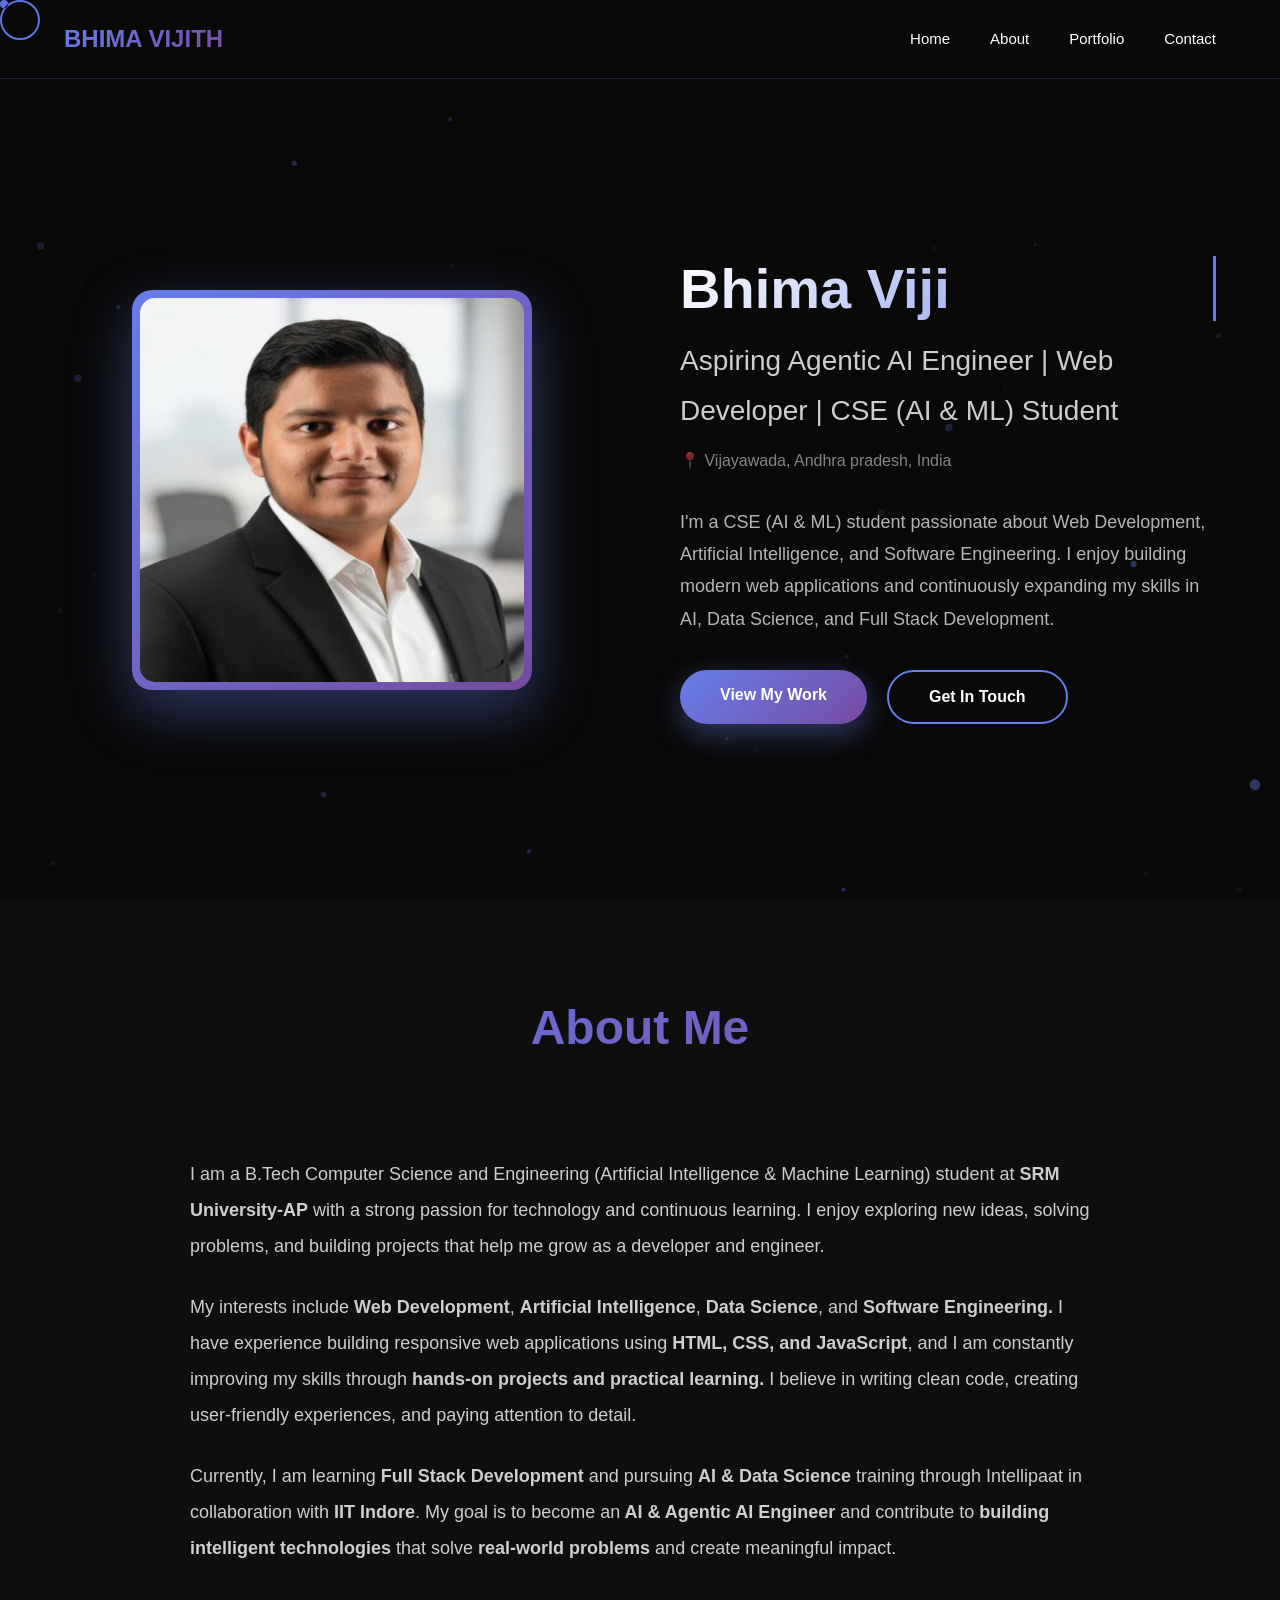
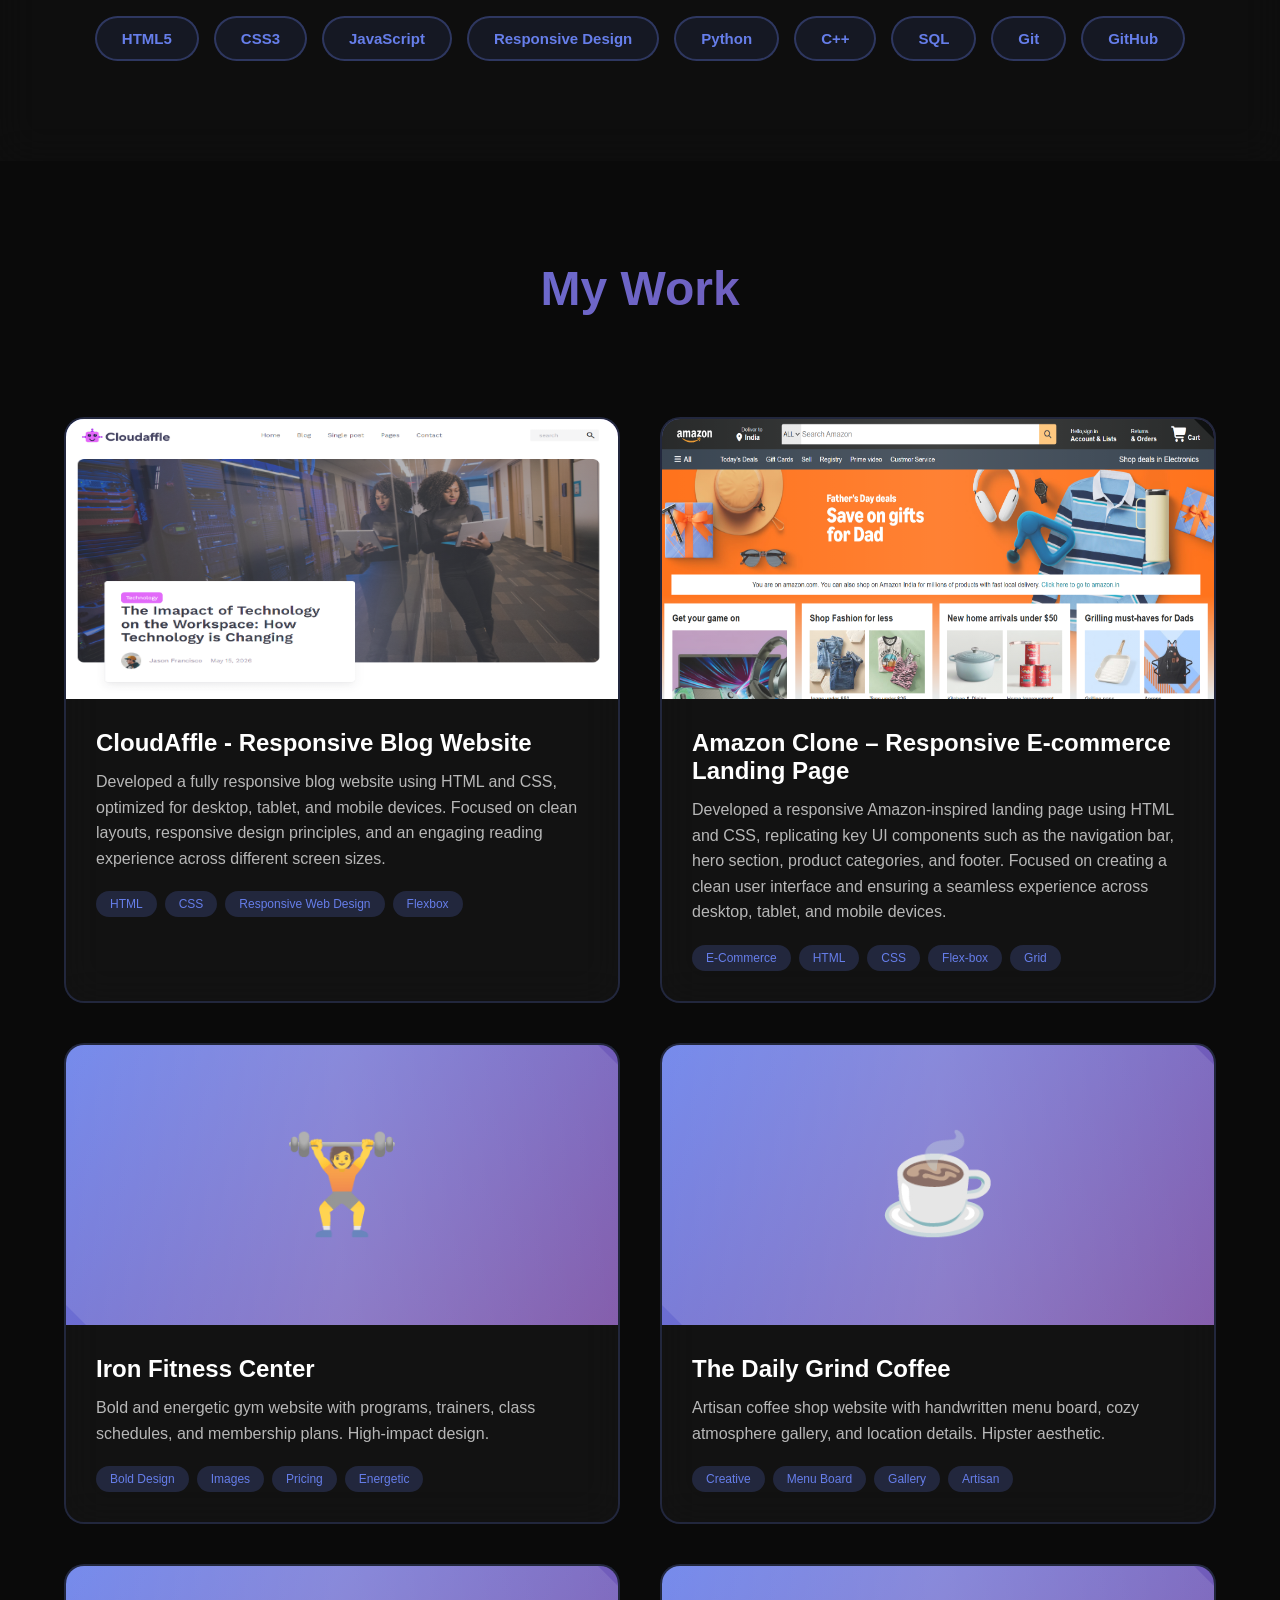
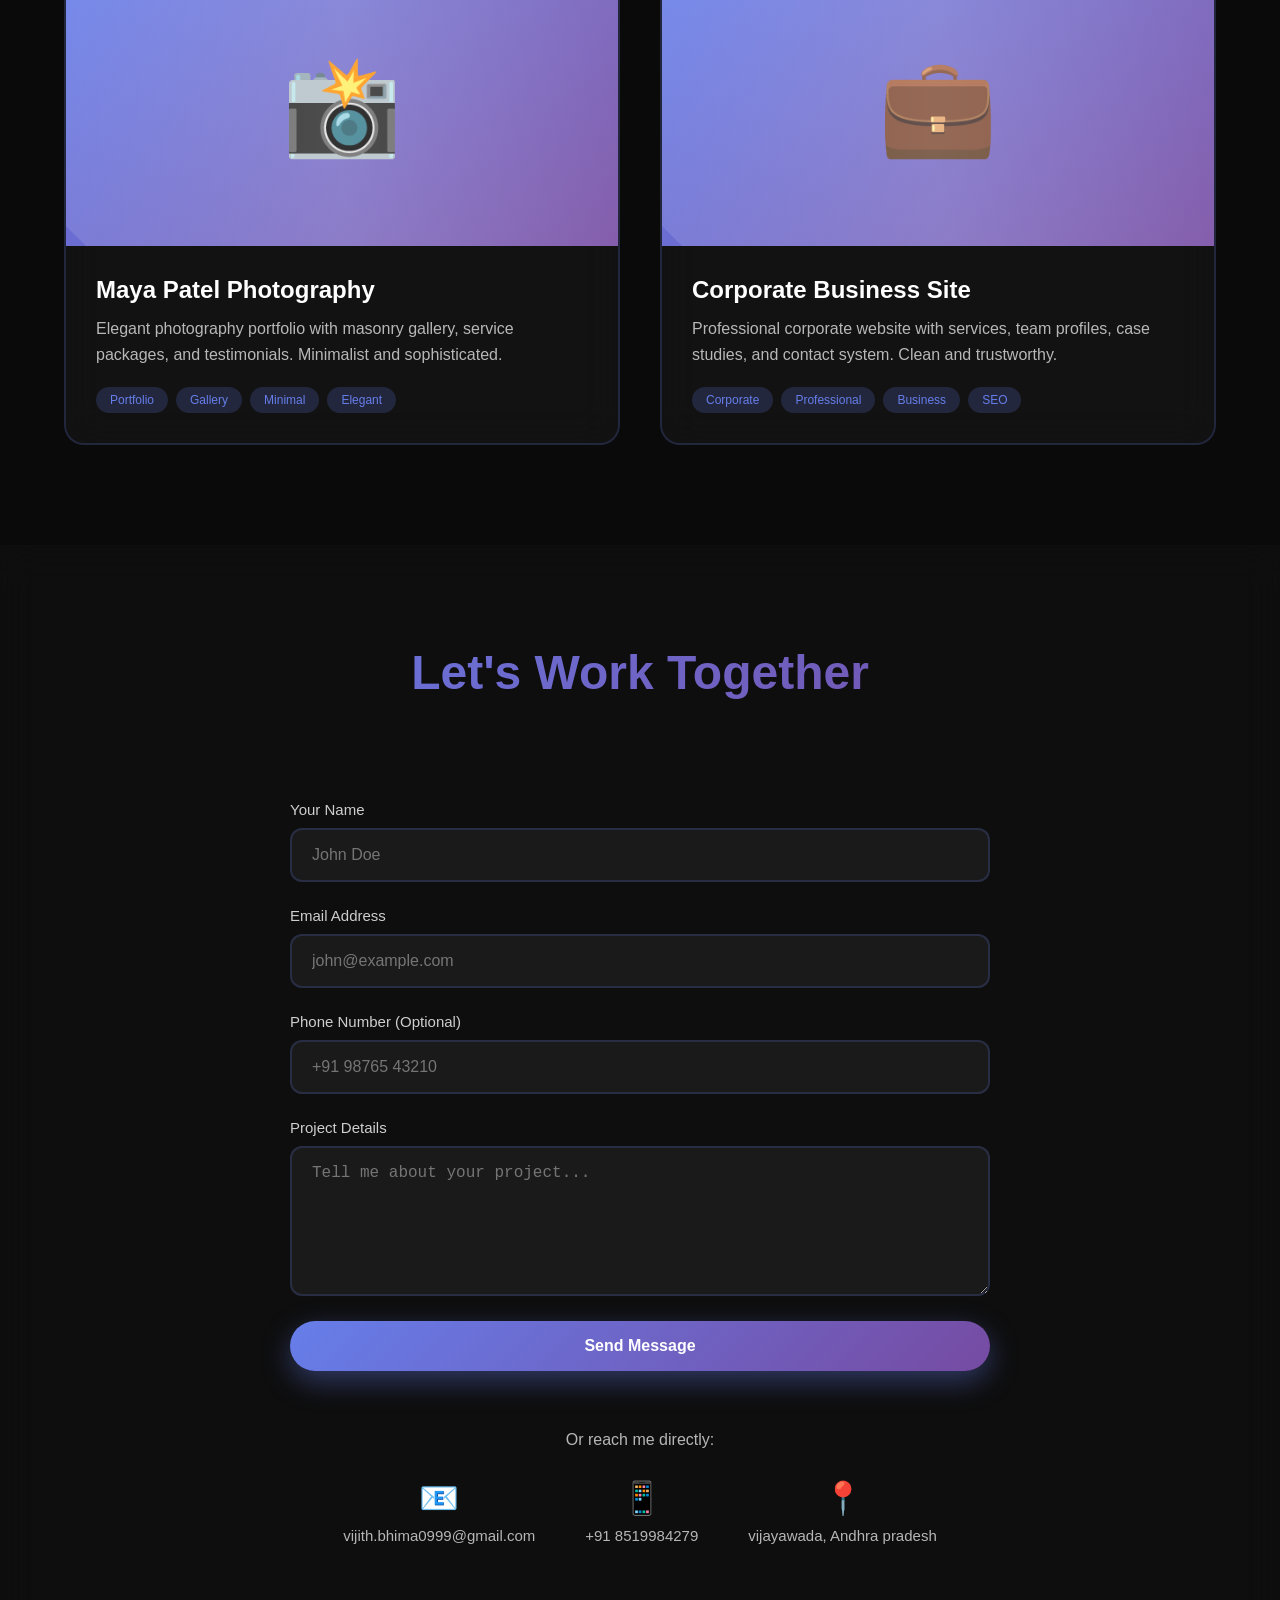
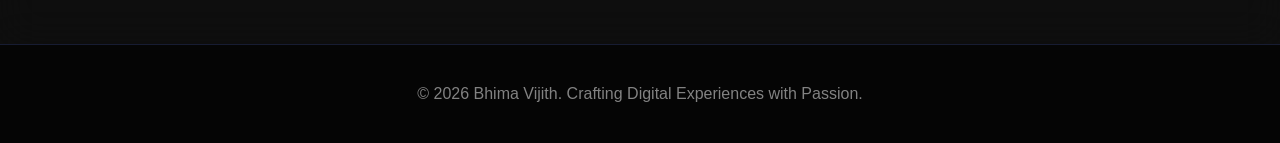
==== index.html @ dd3eee0a "Rename my potfolio.html to index.html Rename file from `my potfolio.html` to `index.html`. No conten" ====
<!doctype html>
<html lang="en">

<head>
  <meta charset="UTF-8" />
  <meta name="viewport" content="width=device-width, initial-scale=1.0" />
  <title>Bhima Vijith - Web Developer & Freelancer</title>
  <link rel="stylesheet" href="./style.css">
</head>

<body>
  <!-- Page Transition Overlay -->
  <div class="page-transition">
    <div class="loading-text">BHIMA VIJITH</div>
  </div>

  <!-- Custom Cursor -->
  <div class="cursor-dot"></div>
  <div class="cursor-outline"></div>

  <!-- 3D Canvas Background -->
  <canvas id="canvas3d"></canvas>

  <!-- Content -->
  <div class="content">
    <!-- Navigation -->
    <nav>
      <div class="logo">BHIMA VIJITH</div>
      <ul class="nav-links">
        <li><a href="#home">Home</a></li>
        <li><a href="#about">About</a></li>
        <li><a href="#portfolio">Portfolio</a></li>
        <li><a href="#contact">Contact</a></li>
      </ul>
    </nav>

    <!-- Hero Section -->
    <section id="home" class="hero">
      <div class="hero-container">
        <div class="hero-photo">
          <div class="photo-frame">
            <img src="./images/vijith profisnal photo.jpg" alt="Bhima Vijith - Web Developer" />
          </div>
        </div>
        <div class="hero-text">
          <h1 class="typing-name">Bhima Vijith</h1>
          <p class="subtitle">Aspiring Agentic AI Engineer |
            Web Developer | CSE (AI & ML) Student</p>
          <p class="location">📍 Vijayawada, Andhra pradesh, India</p>
          <p>
            I'm a CSE (AI & ML) student passionate about Web Development, Artificial Intelligence, 
            and Software Engineering. I enjoy building modern web applications and continuously 
            expanding my skills in AI, Data Science, and Full Stack Development.
          </p>
          <div class="cta-buttons">
            <a href="#portfolio" class="btn btn-primary">View My Work</a>
            <a href="#contact" class="btn btn-secondary">Get In Touch</a>
          </div>
        </div>
      </div>
    </section>

    <!-- About Section -->
    <section id="about" class="about">
      <h2 class="section-title">About Me</h2>
      <p class="section-subtitle">Creating Digital Experiences That Matter</p>
      <div class="about-content">
        <p>
          I am a B.Tech Computer Science and Engineering (Artificial Intelligence & Machine Learning) student at <strong>SRM University-AP</strong> with a 
          strong passion for technology and continuous learning. I enjoy exploring new ideas, solving problems, and building projects 
          that help me grow as a developer and engineer.
        </p>

        <p>
          My interests include <strong> Web Development</strong>, <strong>Artificial Intelligence</strong>, <strong> Data Science</strong>, and <strong>Software Engineering.</strong> 
          I have experience building responsive web applications using <strong> HTML, CSS, and JavaScript</strong>, and
          I am constantly improving my skills through <strong> hands-on projects and practical learning.</strong> 
          I believe in writing clean code, creating user-friendly experiences, and paying attention to detail.
        </p>

        <p>
          Currently, I am learning <strong> Full Stack Development</strong> and pursuing <strong> AI & Data Science</strong> training through Intellipaat in collaboration with <strong> IIT Indore</strong>.
          My goal is to become an<strong> AI & Agentic AI Engineer</strong> and contribute to <strong> building intelligent technologies</strong> that solve 
          <strong>real-world problems</strong>  and create meaningful impact.
      </div>

      <div class="skills">
        <span class="skill-tag">HTML5</span>
        <span class="skill-tag">CSS3</span>
        <span class="skill-tag">JavaScript</span>
        <span class="skill-tag">Responsive Design</span>
        <span class="skill-tag">Python</span>
        <span class="skill-tag">C++</span>
        <span class="skill-tag">SQL</span>
        <span class="skill-tag">Git</span>
        <span class="skill-tag">GitHub</span>
      </div>
    </section>

    <!-- Portfolio Section -->
    <section id="portfolio" class="portfolio">
      <h2 class="section-title">My Work</h2>
      <p class="section-subtitle">Projects I'm Proud Of</p>
      <div class="portfolio-grid">
        <!-- Project-1 -->
        <a href="https://github.com/vijith-bhima/full-stack-ai-journey/tree/main/ALL_PROJECTS/landingpage__cloudaffle" target="_blank" class="portfolio-item">
          <div class="portfolio-image"><img class="cloudaffle-img" src="./images/Cloudaffle.png"></div>
          <div class="portfolio-content">
            <h3>CloudAffle - Responsive Blog Website</h3>
            <p>
              Developed a fully responsive blog website using HTML and CSS, optimized for desktop, tablet, and mobile devices.
              Focused on clean layouts, responsive design principles,
              and an engaging reading experience across different screen sizes.
            </p>
            <div class="portfolio-tags">
              <span class="tag">HTML</span>
              <span class="tag">CSS</span>
              <span class="tag">Responsive Web Design</span>
              <span class="tag">Flexbox</span>
            </div>
          </div>
        </a>

        <!-- project-2 -->
        <a href="https://github.com/vijith-bhima/full-stack-ai-journey/tree/main/ALL_PROJECTS/amazon-clone" class="portfolio-item">
          <div class="portfolio-image">
            <img src="./images/Amazone-clone.png">
          </div>
          <div class="portfolio-content">
            <h3>Amazon Clone – Responsive E-commerce Landing Page</h3>
            <p>
              Developed a responsive Amazon-inspired landing page using HTML and CSS, 
              replicating key UI components such as the navigation bar, hero section, 
              product categories, and footer. Focused on creating a clean user interface 
              and ensuring a seamless experience across desktop, tablet, and mobile devices.
            </p>
            <div class="portfolio-tags">
              <span class="tag">E-Commerce</span>
              <span class="tag">HTML</span>
              <span class="tag">CSS</span>
              <span class="tag">Flex-box</span>
               <span class="tag">Grid</span>
            </div>
          </div>
        </a>

        <!-- Gym -->
        <div class="portfolio-item">
          <div class="portfolio-image">🏋️</div>
          <div class="portfolio-content">
            <h3>Iron Fitness Center</h3>
            <p>
              Bold and energetic gym website with programs, trainers, class
              schedules, and membership plans. High-impact design.
            </p>
            <div class="portfolio-tags">
              <span class="tag">Bold Design</span>
              <span class="tag">Images</span>
              <span class="tag">Pricing</span>
              <span class="tag">Energetic</span>
            </div>
          </div>
        </div>

        <!-- Coffee Shop -->
        <div class="portfolio-item">
          <div class="portfolio-image">☕</div>
          <div class="portfolio-content">
            <h3>The Daily Grind Coffee</h3>
            <p>
              Artisan coffee shop website with handwritten menu board, cozy
              atmosphere gallery, and location details. Hipster aesthetic.
            </p>
            <div class="portfolio-tags">
              <span class="tag">Creative</span>
              <span class="tag">Menu Board</span>
              <span class="tag">Gallery</span>
              <span class="tag">Artisan</span>
            </div>
          </div>
        </div>

        <!-- Photography -->
        <div class="portfolio-item">
          <div class="portfolio-image">📸</div>
          <div class="portfolio-content">
            <h3>Maya Patel Photography</h3>
            <p>
              Elegant photography portfolio with masonry gallery, service
              packages, and testimonials. Minimalist and sophisticated.
            </p>
            <div class="portfolio-tags">
              <span class="tag">Portfolio</span>
              <span class="tag">Gallery</span>
              <span class="tag">Minimal</span>
              <span class="tag">Elegant</span>
            </div>
          </div>
        </div>

        <!-- Business -->
        <div class="portfolio-item">
          <div class="portfolio-image">💼</div>
          <div class="portfolio-content">
            <h3>Corporate Business Site</h3>
            <p>
              Professional corporate website with services, team profiles,
              case studies, and contact system. Clean and trustworthy.
            </p>
            <div class="portfolio-tags">
              <span class="tag">Corporate</span>
              <span class="tag">Professional</span>
              <span class="tag">Business</span>
              <span class="tag">SEO</span>
            </div>
          </div>
        </div>
      </div>
    </section>

    <!-- Contact Section -->
    <section id="contact" class="contact">
      <h2 class="section-title">Let's Work Together</h2>
      <p class="section-subtitle">Ready to start your project?</p>
      <div class="contact-container">
        <form class="contact-form" id="contactForm">
          <div class="form-group">
            <label>Your Name</label>
            <input type="text" placeholder="John Doe" required />
          </div>
          <div class="form-group">
            <label>Email Address</label>
            <input type="email" placeholder="john@example.com" required />
          </div>
          <div class="form-group">
            <label>Phone Number (Optional)</label>
            <input type="tel" placeholder="+91 98765 43210" />
          </div>
          <div class="form-group">
            <label>Project Details</label>
            <textarea placeholder="Tell me about your project..." required></textarea>
          </div>
          <button type="submit" class="btn btn-primary" style="width: 100%">
            Send Message
          </button>
        </form>

        <div class="contact-info">
          <p style="color: rgba(255, 255, 255, 0.7); margin-bottom: 30px">
            Or reach me directly:
          </p>
          <div class="contact-methods">
            <div class="contact-method">
              <div class="icon">📧</div>
              <p>vijith.bhima0999@gmail.com</p>
            </div>
            <div class="contact-method">
              <div class="icon">📱</div>
              <p>+91 8519984279</p>
            </div>
            <div class="contact-method">
              <div class="icon">📍</div>
              <p>vijayawada, Andhra pradesh</p>
            </div>
          </div>
        </div>
      </div>
    </section>

    <!-- Footer -->
    <footer>
      <p>
        &copy; 2026 Bhima Vijith. Crafting Digital Experiences with Passion.
      </p>
    </footer>
  </div>

   <script src="./script.js">
    </script>
</body>

</html>
---- style.css ----
* {
      margin: 0;
      padding: 0;
      box-sizing: border-box;
    }

    body {
      font-family: -apple-system, BlinkMacSystemFont, "Segoe UI", sans-serif;
      background: #0a0a0a;
      color: #fff;
      overflow-x: hidden;
    }

    /* 3D Canvas Background */
    #canvas3d {
      position: fixed;
      top: 0;
      left: 0;
      width: 100%;
      height: 100%;
      z-index: 1;
    }

    .content {
      position: relative;
      z-index: 2;
    }

    /* Navigation */
    nav {
      position: fixed;
      top: 0;
      width: 100%;
      padding: 25px 5%;
      background: rgba(10, 10, 10, 0.9);
      backdrop-filter: blur(20px);
      z-index: 1000;
      display: flex;
      justify-content: space-between;
      align-items: center;
      border-bottom: 1px solid rgba(102, 126, 234, 0.2);
    }

    .logo {
      font-size: 24px;
      font-weight: 700;
      background: linear-gradient(135deg, #667eea 0%, #764ba2 100%);
      -webkit-background-clip: text;
      -webkit-text-fill-color: transparent;
      background-clip: text;
    }

    .nav-links {
      display: flex;
      gap: 40px;
      list-style: none;
    }

    .nav-links a {
      color: #fff;
      text-decoration: none;
      font-weight: 500;
      font-size: 15px;
      transition: all 0.3s;
    }

    .nav-links a:hover {
      color: #667eea;
    }

    /* Hero Section with Photo */
    .hero {
      min-height: 100vh;
      display: flex;
      align-items: center;
      justify-content: center;
      padding: 0 5%;
      padding-top: 80px;
    }

    .hero-container {
      max-width: 1200px;
      display: grid;
      grid-template-columns: 1fr 1fr;
      gap: 80px;
      align-items: center;
    }

    .hero-photo {
      display: flex;
      justify-content: center;
      align-items: center;
    }

    .photo-frame {
      width: 400px;
      height: 400px;
      border-radius: 20px;
      background: linear-gradient(135deg, #667eea 0%, #764ba2 100%);
      display: flex;
      align-items: center;
      justify-content: center;
      font-size: 120px;
      box-shadow: 0 20px 60px rgba(102, 126, 234, 0.4);
      animation: float 6s ease-in-out infinite;
      padding: 8px;
      overflow: hidden;
    }

    .photo-frame img {
      width: 100%;
      height: 100%;
      object-fit: cover;
      border-radius: 15px;
    }

    @keyframes float {

      0%,
      100% {
        transform: translateY(0px);
      }

      50% {
        transform: translateY(-20px);
      }
    }

    .hero-text h1 {
      font-size: 56px;
      font-weight: 700;
      margin-bottom: 15px;
      background: linear-gradient(135deg, #fff 0%, #667eea 100%);
      -webkit-background-clip: text;
      -webkit-text-fill-color: transparent;
      background-clip: text;
      opacity: 0;
      animation: fadeInLeft 1s ease 0.3s forwards;
    }

    .hero-text h1.typing {
      overflow: hidden;
      border-right: 3px solid #667eea;
      white-space: nowrap;
      animation:
        typing 2s steps(20) 0.5s forwards,
        blink 0.75s step-end infinite;
    }

    @keyframes typing {
      from {
        width: 0;
      }

      to {
        width: 100%;
      }
    }

    @keyframes blink {

      from,
      to {
        border-color: transparent;
      }

      50% {
        border-color: #667eea;
      }
    }

    @keyframes fadeInLeft {
      from {
        opacity: 0;
        transform: translateX(-50px);
      }

      to {
        opacity: 1;
        transform: translateX(0);
      }
    }

    .hero-text .subtitle {
      font-size: 28px;
      color: rgba(255, 255, 255, 0.8);
      margin-bottom: 10px;
      font-weight: 500;
      opacity: 0;
      animation: fadeInLeft 1s ease 0.5s forwards;
    }

    .hero-text .location {
      font-size: 16px;
      color: rgba(255, 255, 255, 0.5);
      margin-bottom: 30px;
      opacity: 0;
      animation: fadeInLeft 1s ease 0.7s forwards;
    }

    .hero-text p {
      font-size: 18px;
      line-height: 1.8;
      color: rgba(255, 255, 255, 0.7);
      margin-bottom: 35px;
      opacity: 0;
      animation: fadeInLeft 1s ease 0.9s forwards;
    }

    .cta-buttons {
      display: flex;
      gap: 20px;
      opacity: 0;
      animation: fadeInLeft 1s ease 1.1s forwards;
    }

    .btn {
      padding: 16px 40px;
      border: none;
      border-radius: 50px;
      font-size: 16px;
      font-weight: 600;
      cursor: pointer;
      transition: all 0.4s cubic-bezier(0.4, 0, 0.2, 1);
      text-decoration: none;
      display: inline-block;
      position: relative;
      overflow: hidden;
    }

    .btn::before {
      content: "";
      position: absolute;
      top: 50%;
      left: 50%;
      width: 0;
      height: 0;
      border-radius: 50%;
      background: rgba(255, 255, 255, 0.3);
      transform: translate(-50%, -50%);
      transition:
        width 0.6s,
        height 0.6s;
    }

    .btn:hover::before {
      width: 400px;
      height: 400px;
    }

    .btn-primary {
      background: linear-gradient(135deg, #667eea 0%, #764ba2 100%);
      color: #fff;
      box-shadow: 0 10px 30px rgba(102, 126, 234, 0.4);
    }

    .btn-primary:hover {
      transform: translateY(-5px) scale(1.05);
      box-shadow: 0 20px 50px rgba(102, 126, 234, 0.7);
    }

    .btn-secondary {
      background: transparent;
      color: #fff;
      border: 2px solid #667eea;
    }

    .btn-secondary:hover {
      background: rgba(102, 126, 234, 0.2);
      transform: translateY(-5px) scale(1.05);
      box-shadow: 0 15px 40px rgba(102, 126, 234, 0.4);
    }

    /* About Section */
    .about {
      padding: 100px 5%;
      background: rgba(15, 15, 15, 0.8);
      backdrop-filter: blur(20px);
    }

    .section-title {
      font-size: 48px;
      text-align: center;
      margin-bottom: 20px;
      background: linear-gradient(135deg, #667eea 0%, #764ba2 100%);
      -webkit-background-clip: text;
      -webkit-text-fill-color: transparent;
      background-clip: text;
      font-weight: 700;
      opacity: 0;
      animation: fadeInDown 0.8s ease forwards;
    }

    @keyframes fadeInDown {
      from {
        opacity: 0;
        transform: translateY(-30px);
      }

      to {
        opacity: 1;
        transform: translateY(0);
      }
    }

    .section-subtitle {
      text-align: center;
      color: rgba(255, 255, 255, 0.6);
      margin-bottom: 60px;
      font-size: 18px;
      opacity: 0;
      animation: fadeInUp 0.8s ease 0.2s forwards;
    }

    .about-content {
      max-width: 900px;
      margin: 0 auto;
      font-size: 18px;
      line-height: 2;
      color: rgba(255, 255, 255, 0.8);
    }

    .about-content p {
      margin-bottom: 25px;
    }

    .skills {
      display: flex;
      flex-wrap: wrap;
      gap: 15px;
      justify-content: center;
      margin-top: 50px;
    }

    .skill-tag {
      padding: 12px 25px;
      background: rgba(102, 126, 234, 0.1);
      border: 2px solid rgba(102, 126, 234, 0.3);
      border-radius: 25px;
      color: #667eea;
      font-size: 15px;
      font-weight: 600;
      transition: all 0.4s;
      animation: skillFloat 3s ease-in-out infinite;
    }

    .skill-tag:nth-child(1) {
      animation-delay: 0s;
    }

    .skill-tag:nth-child(2) {
      animation-delay: 0.2s;
    }

    .skill-tag:nth-child(3) {
      animation-delay: 0.4s;
    }

    .skill-tag:nth-child(4) {
      animation-delay: 0.6s;
    }

    .skill-tag:nth-child(5) {
      animation-delay: 0.8s;
    }

    .skill-tag:nth-child(6) {
      animation-delay: 1s;
    }

    .skill-tag:nth-child(7) {
      animation-delay: 1.2s;
    }

    .skill-tag:nth-child(8) {
      animation-delay: 1.4s;
    }

    .skill-tag:nth-child(9) {
      animation-delay: 1.6s;
    }

    @keyframes skillFloat {

      0%,
      100% {
        transform: translateY(0);
      }

      50% {
        transform: translateY(-10px);
      }
    }

    .skill-tag:hover {
      background: linear-gradient(135deg,
          rgba(102, 126, 234, 0.4),
          rgba(118, 75, 162, 0.4));
      transform: translateY(-8px) scale(1.1) rotate(3deg);
      box-shadow: 0 15px 35px rgba(102, 126, 234, 0.5);
    }

    /* Portfolio Section */
    .portfolio {
      padding: 100px 5%;
    }

    .portfolio-grid {
      display: grid;
      grid-template-columns: repeat(auto-fit, minmax(380px, 1fr));
      gap: 40px;
      max-width: 1400px;
      margin: 0 auto;
    }

    .portfolio-item {
      background: rgba(20, 20, 20, 0.8);
      backdrop-filter: blur(20px);
      border-radius: 20px;
      overflow: hidden;
      border: 2px solid rgba(102, 126, 234, 0.2);
      transition: all 0.5s cubic-bezier(0.4, 0, 0.2, 1);
      cursor: pointer;
      opacity: 0;
      transform: translateY(50px);
      animation: slideInUp 0.8s ease forwards;
      text-decoration: none;
    }

    .portfolio-item:nth-child(1) {
      animation-delay: 0.1s;
    }

    .portfolio-item:nth-child(2) {
      animation-delay: 0.2s;
    }

    .portfolio-item:nth-child(3) {
      animation-delay: 0.3s;
    }

    .portfolio-item:nth-child(4) {
      animation-delay: 0.4s;
    }

    .portfolio-item:nth-child(5) {
      animation-delay: 0.5s;
    }

    .portfolio-item:nth-child(6) {
      animation-delay: 0.6s;
    }

    @keyframes slideInUp {
      to {
        opacity: 1;
        transform: translateY(0);
      }
    }

    .portfolio-item:hover {
      transform: translateY(-20px) scale(1.05);
      border-color: #667eea;
      box-shadow: 0 30px 60px rgba(102, 126, 234, 0.5);
    }

    .portfolio-image {
      width: 100%;
      height: 280px;
      background: linear-gradient(135deg, #667eea 0%, #764ba2 100%);
      display: flex;
      align-items: center;
      justify-content: center;
      font-size: 96px;
      position: relative;
      overflow: hidden;
      transition: transform 0.5s;
    }

    .portfolio-item:hover .portfolio-image {
      transform: scale(1.2) rotate(5deg);
    }

    .portfolio-image::before {
      content: "";
      position: absolute;
      top: -50%;
      left: -50%;
      width: 200%;
      height: 200%;
      background: linear-gradient(45deg,
          transparent,
          rgba(255, 255, 255, 0.2),
          transparent);
      transform: rotate(45deg);
      animation: shine 3s infinite;
    }

    .portfolio-image img{
      width: 100%;
      height: 100%;
    }

    @keyframes shine {
      0% {
        left: -50%;
        top: -50%;
      }

      100% {
        left: 150%;
        top: 150%;
      }
    }

    .portfolio-content {
      padding: 30px;
      position: relative;
    }

    .portfolio-content::before {
      content: "VIEW SOURCE CODE→";
      font-size: large;
      position: absolute;
      top: 50%;
      left: 50%;
      transform: translate(-50%, -50%);
      background: rgba(102, 126, 234, 0.95);
      color: white;
      padding: 15px 30px;
      border-radius: 25px;
      font-weight: 700;
      opacity: 0;
      transition: opacity 0.3s;
      pointer-events: none;
      z-index: 10;
    }

    .portfolio-item:hover .portfolio-content::before {
      opacity: 1;
    }

    .portfolio-content h3 {
      font-size: 24px;
      margin-bottom: 12px;
      color: #fff;
      transition: color 0.3s;
    }

    .portfolio-item:hover .portfolio-content h3 {
      color: #667eea;
    }

    .portfolio-content p {
      color: rgba(255, 255, 255, 0.7);
      margin-bottom: 20px;
      line-height: 1.6;
    }

    .portfolio-tags {
      display: flex;
      flex-wrap: wrap;
      gap: 8px;
    }

    .tag {
      padding: 6px 14px;
      background: rgba(102, 126, 234, 0.2);
      border-radius: 15px;
      font-size: 12px;
      color: #667eea;
    }

    /* Contact Section */
    .contact {
      padding: 100px 5%;
      background: rgba(15, 15, 15, 0.8);
      backdrop-filter: blur(20px);
    }

    .contact-container {
      max-width: 700px;
      margin: 0 auto;
    }

    .contact-form {
      display: flex;
      flex-direction: column;
      gap: 25px;
    }

    .form-group {
      display: flex;
      flex-direction: column;
    }

    .form-group label {
      margin-bottom: 10px;
      color: rgba(255, 255, 255, 0.8);
      font-size: 15px;
      font-weight: 500;
    }

    .form-group input,
    .form-group textarea {
      padding: 16px 20px;
      background: rgba(30, 30, 30, 0.8);
      border: 2px solid rgba(102, 126, 234, 0.2);
      border-radius: 12px;
      color: #fff;
      font-size: 16px;
      transition: all 0.3s;
    }

    .form-group input:focus,
    .form-group textarea:focus {
      outline: none;
      border-color: #667eea;
      box-shadow: 0 0 20px rgba(102, 126, 234, 0.3);
    }

    .form-group textarea {
      resize: vertical;
      min-height: 150px;
    }

    .contact-info {
      margin-top: 60px;
      text-align: center;
    }

    .contact-methods {
      display: flex;
      justify-content: center;
      gap: 50px;
      margin-top: 30px;
    }

    .contact-method {
      text-align: center;
    }

    .contact-method .icon {
      font-size: 32px;
      margin-bottom: 10px;
    }

    .contact-method p {
      color: rgba(255, 255, 255, 0.7);
      font-size: 15px;
    }

    /* Footer */
    footer {
      padding: 40px 5%;
      text-align: center;
      background: rgba(5, 5, 5, 0.9);
      border-top: 1px solid rgba(102, 126, 234, 0.2);
    }

    footer p {
      color: rgba(255, 255, 255, 0.5);
    }

    /* Mouse Trail Effect */
    .cursor-dot {
      position: fixed;
      width: 8px;
      height: 8px;
      background: #667eea;
      border-radius: 50%;
      pointer-events: none;
      z-index: 9999;
      transition: transform 0.15s ease;
      mix-blend-mode: difference;
    }

    .cursor-outline {
      position: fixed;
      width: 40px;
      height: 40px;
      border: 2px solid #667eea;
      border-radius: 50%;
      pointer-events: none;
      z-index: 9999;
      transition: transform 0.25s ease;
      mix-blend-mode: difference;
    }

    /* Page Transition Overlay */
    .page-transition {
      position: fixed;
      top: 0;
      left: 0;
      width: 100%;
      height: 100%;
      background: linear-gradient(135deg, #667eea 0%, #764ba2 100%);
      z-index: 10000;
      display: flex;
      align-items: center;
      justify-content: center;
      opacity: 1;
      animation: pageTransitionOut 1.5s ease forwards;
    }

  
    @keyframes pageTransitionOut {
      0% {
        opacity: 1;
        clip-path: circle(150% at 50% 50%);
      }

      100% {
        opacity: 0;
        clip-path: circle(0% at 50% 50%);
        pointer-events: none;
      }
    }

    .loading-text {
      font-size: 32px;
      font-weight: 700;
      color: white;
      letter-spacing: 3px;
      animation: pulse 1s ease-in-out infinite;
    }

    @keyframes pulse {

      0%,
      100% {
        opacity: 1;
        transform: scale(1);
      }

      50% {
        opacity: 0.7;
        transform: scale(1.05);
      }
    }

    /* Parallax Sections */
    .parallax-section {
      position: relative;
      transform-style: preserve-3d;
    }

    .parallax-layer {
      position: absolute;
      width: 100%;
      height: 100%;
      pointer-events: none;
    }

    @media (max-width: 768px) {
      .hero-container {
        grid-template-columns: 1fr;
        text-align: center;
      }

      .hero-text h1 {
        font-size: 36px;
      }

      .photo-frame {
        width: 280px;
        height: 280px;
      }

      .nav-links {
        display: none;
      }

      .portfolio-grid {
        grid-template-columns: 1fr;
      }

      .cta-buttons {
        flex-direction: column;
      }

      .contact-methods {
        flex-direction: column;
        gap: 30px;
      }
    }
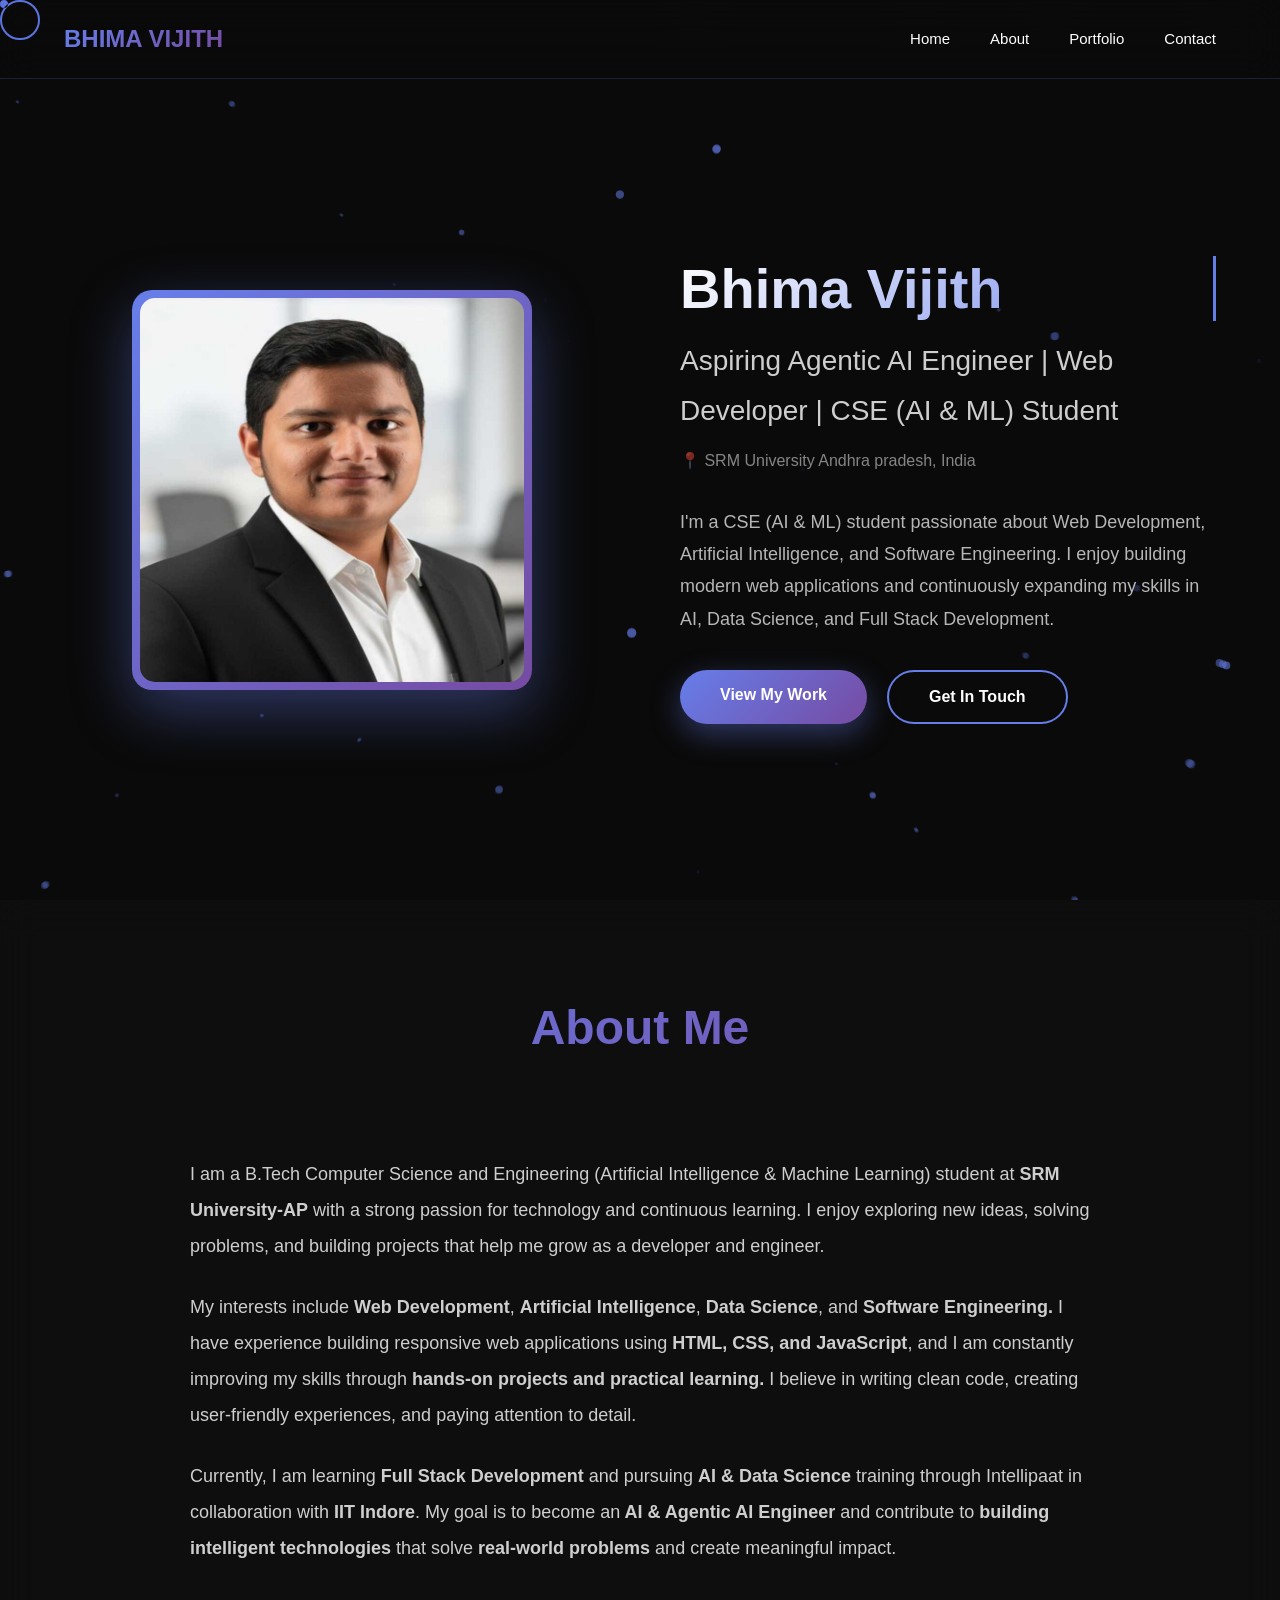
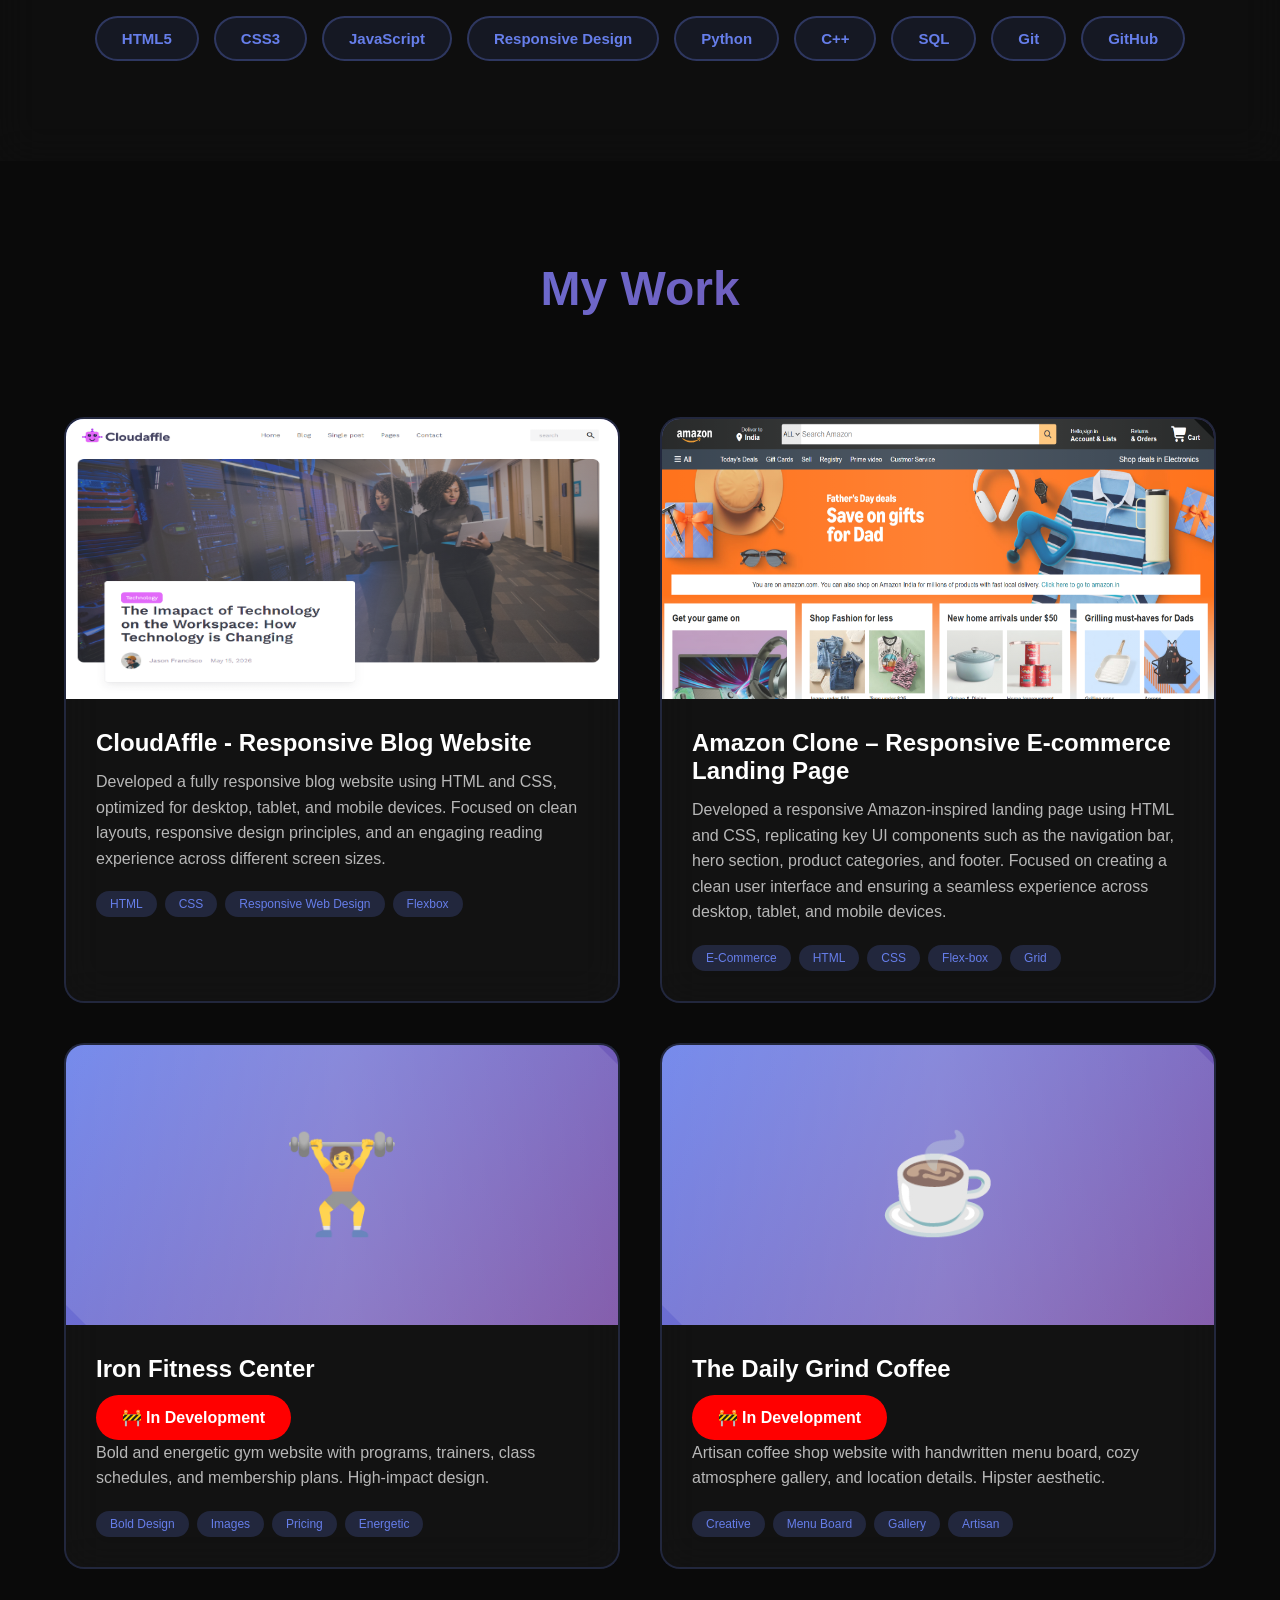
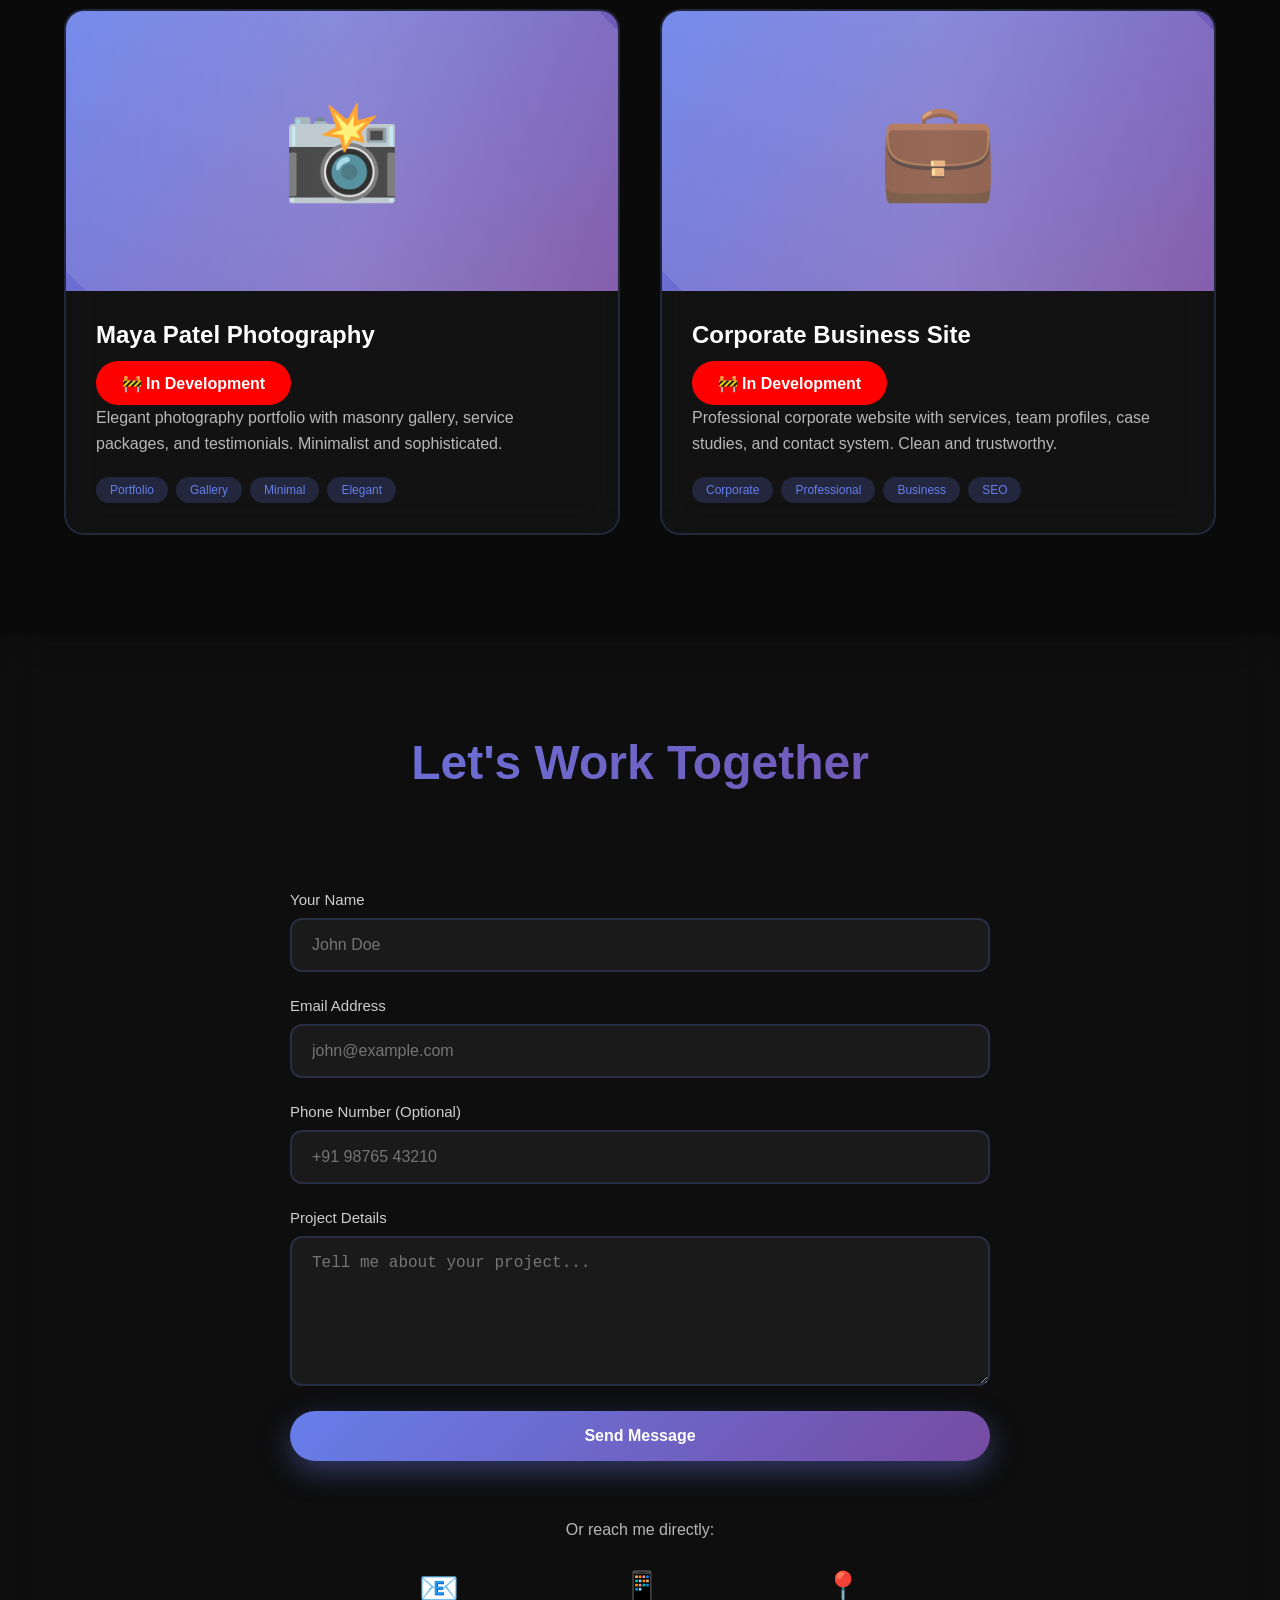
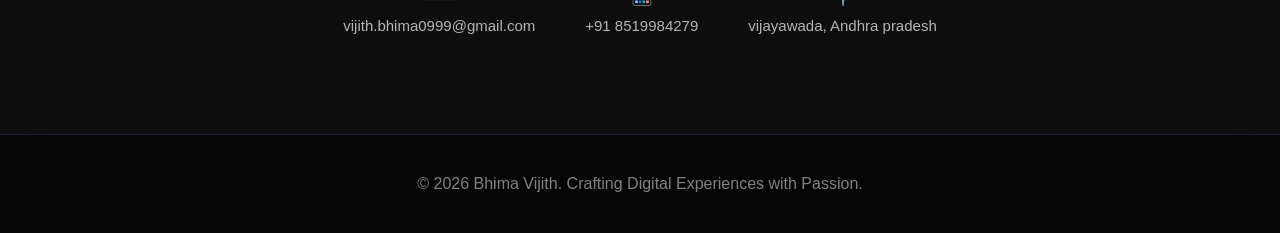
==== commit 3e547485: "Merge branch 'main' of https://github.com/vijith-bhima/My-portifolio" ====
--- a/index.html
+++ b/index.html
@@ -46,7 +46,7 @@
           <h1 class="typing-name">Bhima Vijith</h1>
           <p class="subtitle">Aspiring Agentic AI Engineer |
             Web Developer | CSE (AI & ML) Student</p>
-          <p class="location">📍 Vijayawada, Andhra pradesh, India</p>
+          <p class="location">📍 SRM University Andhra pradesh, India</p>
           <p>
             I'm a CSE (AI & ML) student passionate about Web Development, Artificial Intelligence, 
             and Software Engineering. I enjoy building modern web applications and continuously 
@@ -149,6 +149,7 @@
           <div class="portfolio-image">🏋️</div>
           <div class="portfolio-content">
             <h3>Iron Fitness Center</h3>
+            <h4>🚧 In Development</h4>
             <p>
               Bold and energetic gym website with programs, trainers, class
               schedules, and membership plans. High-impact design.
@@ -167,6 +168,7 @@
           <div class="portfolio-image">☕</div>
           <div class="portfolio-content">
             <h3>The Daily Grind Coffee</h3>
+            <h4>🚧 In Development</h4>
             <p>
               Artisan coffee shop website with handwritten menu board, cozy
               atmosphere gallery, and location details. Hipster aesthetic.
@@ -185,6 +187,7 @@
           <div class="portfolio-image">📸</div>
           <div class="portfolio-content">
             <h3>Maya Patel Photography</h3>
+            <h4>🚧 In Development</h4>
             <p>
               Elegant photography portfolio with masonry gallery, service
               packages, and testimonials. Minimalist and sophisticated.
@@ -203,6 +206,7 @@
           <div class="portfolio-image">💼</div>
           <div class="portfolio-content">
             <h3>Corporate Business Site</h3>
+            <h4>🚧 In Development</h4>
             <p>
               Professional corporate website with services, team profiles,
               case studies, and contact system. Clean and trustworthy.
--- a/style.css
+++ b/style.css
@@ -570,7 +570,12 @@
       font-size: 12px;
       color: #667eea;
     }
-
+    .portfolio-content h4{
+      display: inline-block;
+      padding: 0.8rem 1.6rem;
+      border-radius: 999px;
+      background-color: red;
+    }
     /* Contact Section */
     .contact {
       padding: 100px 5%;
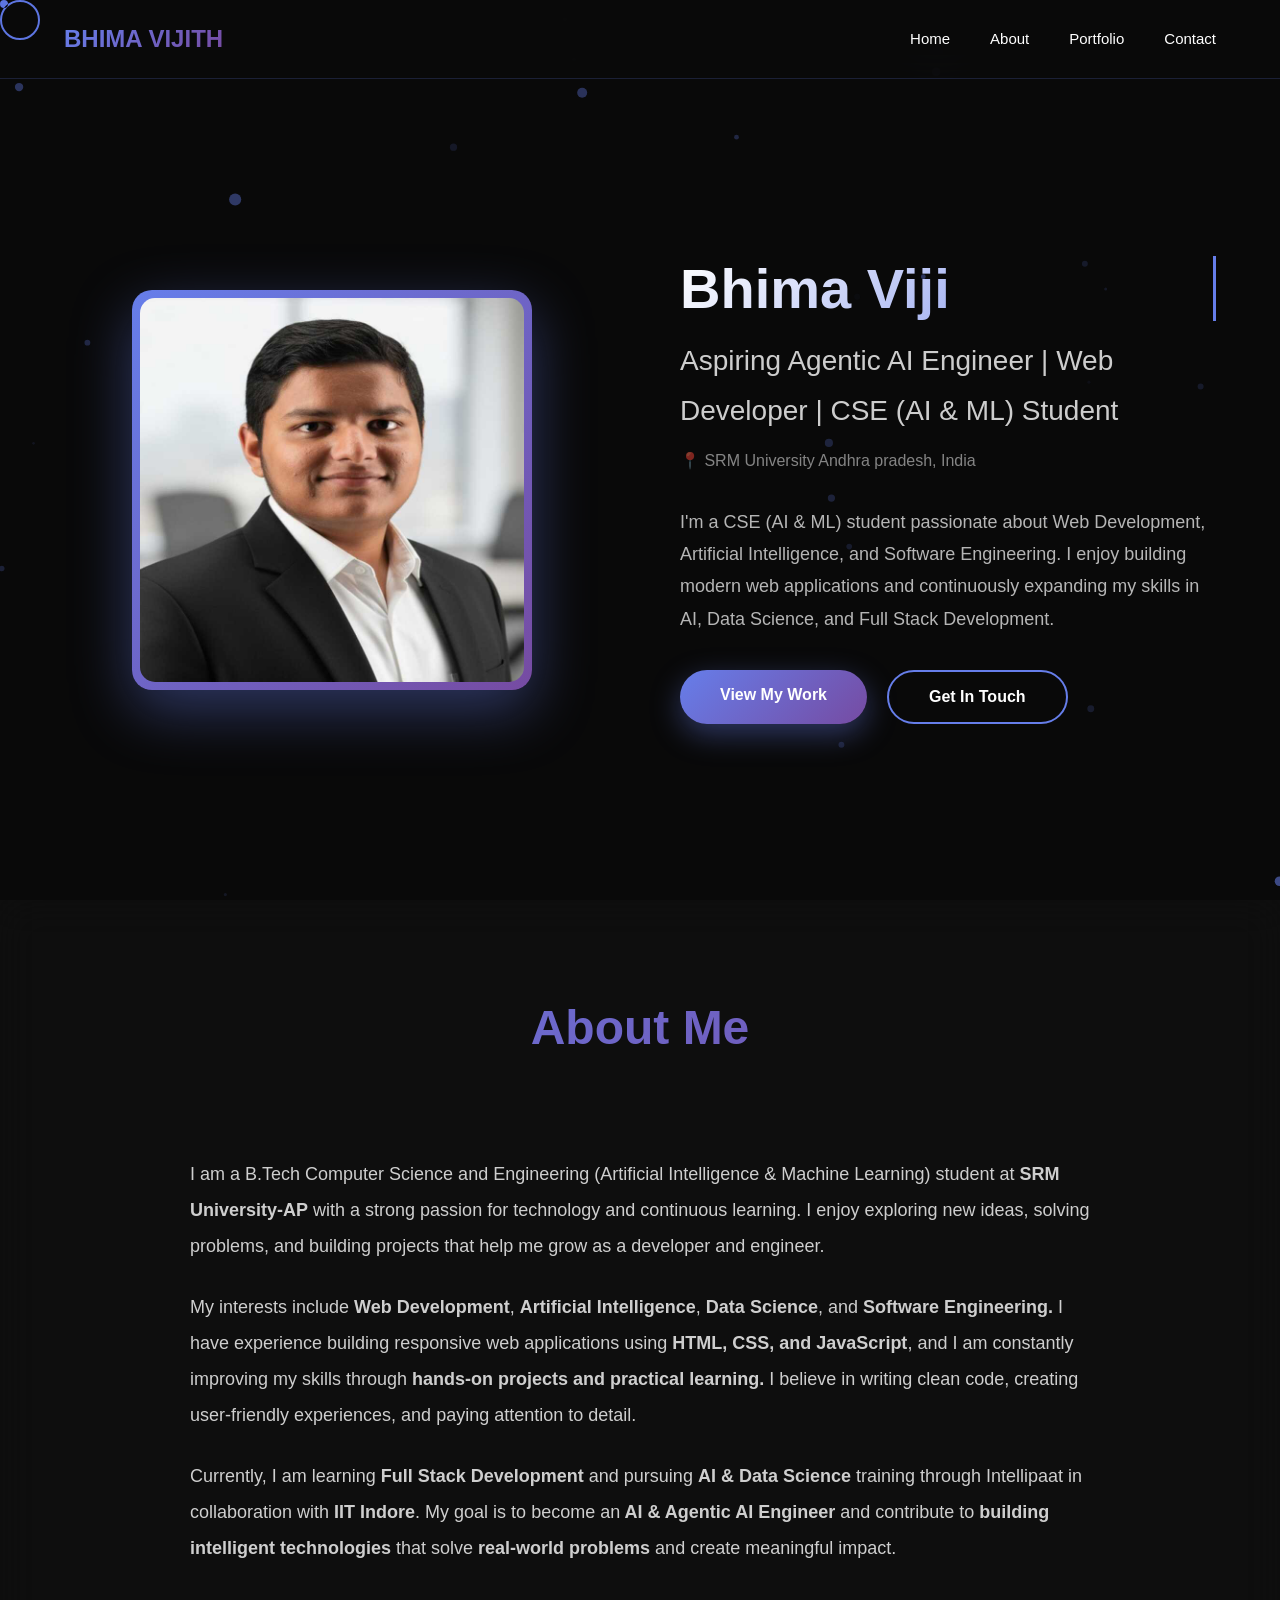
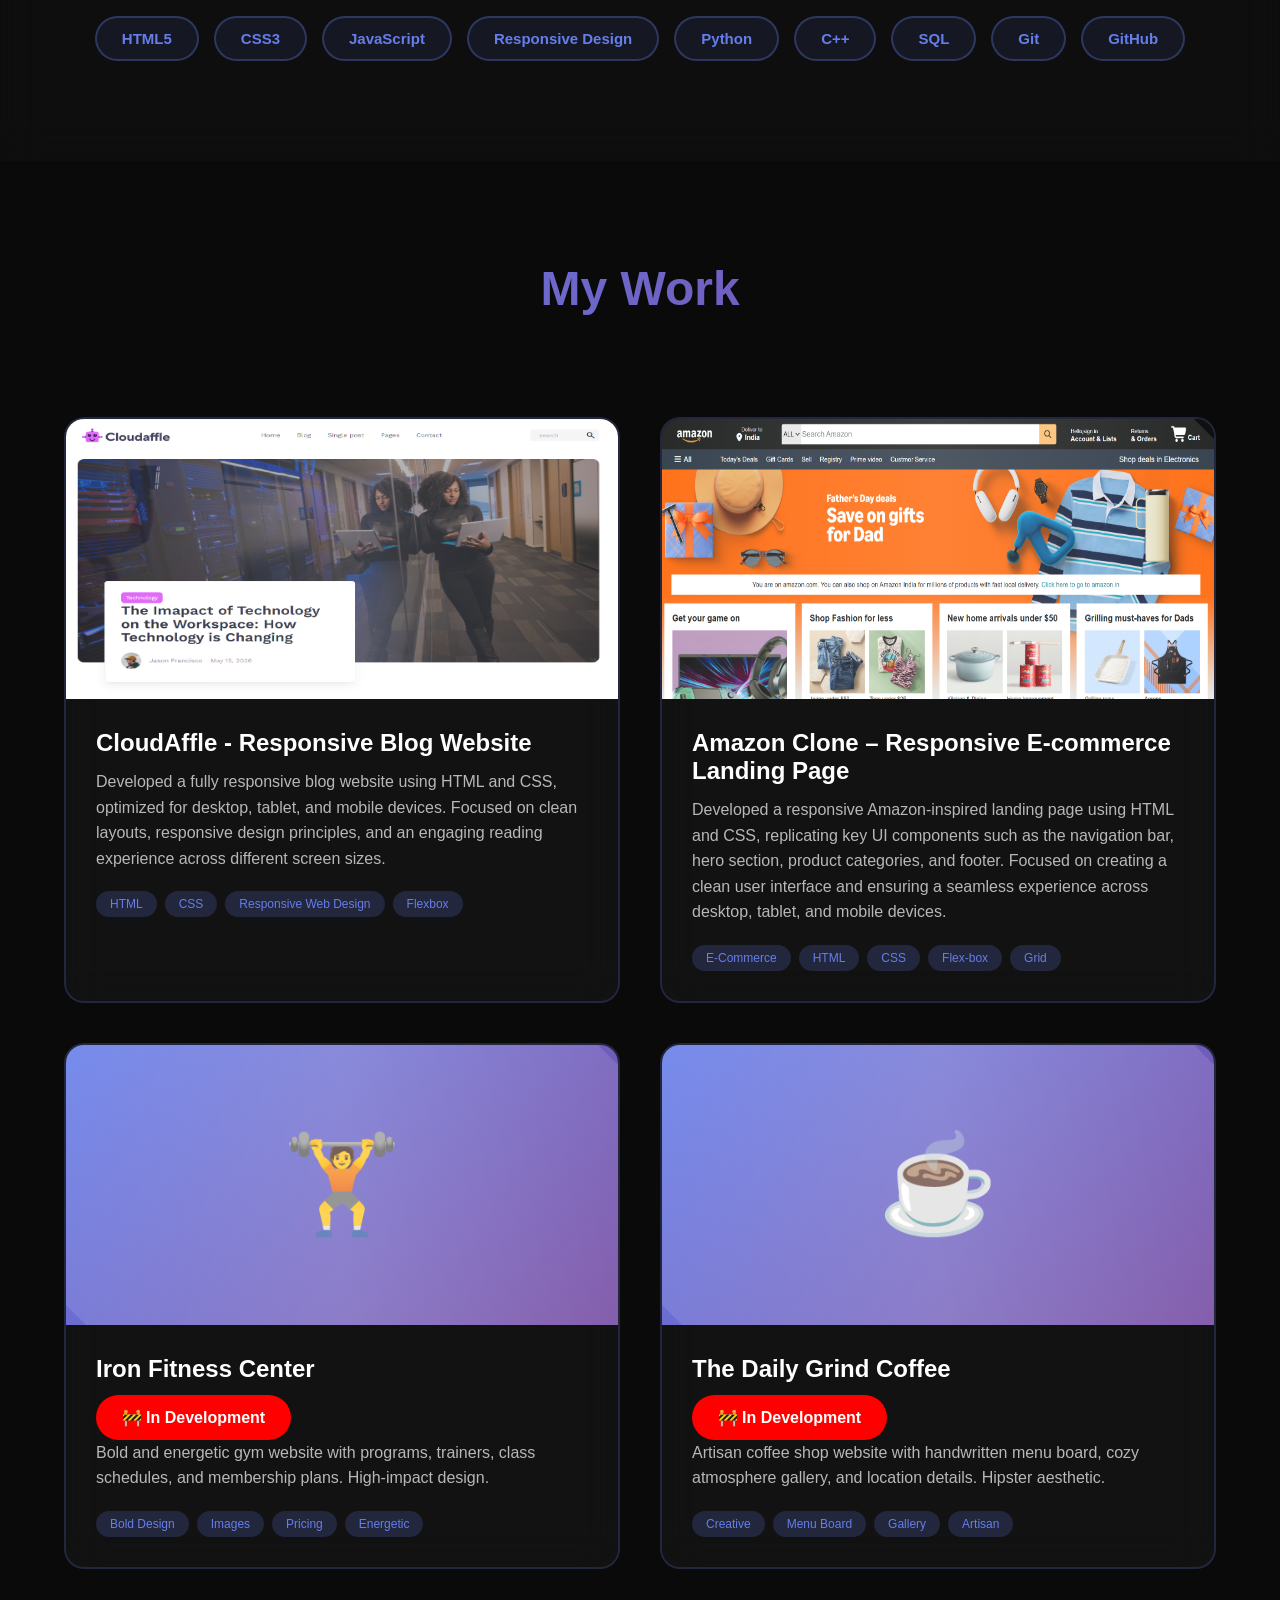
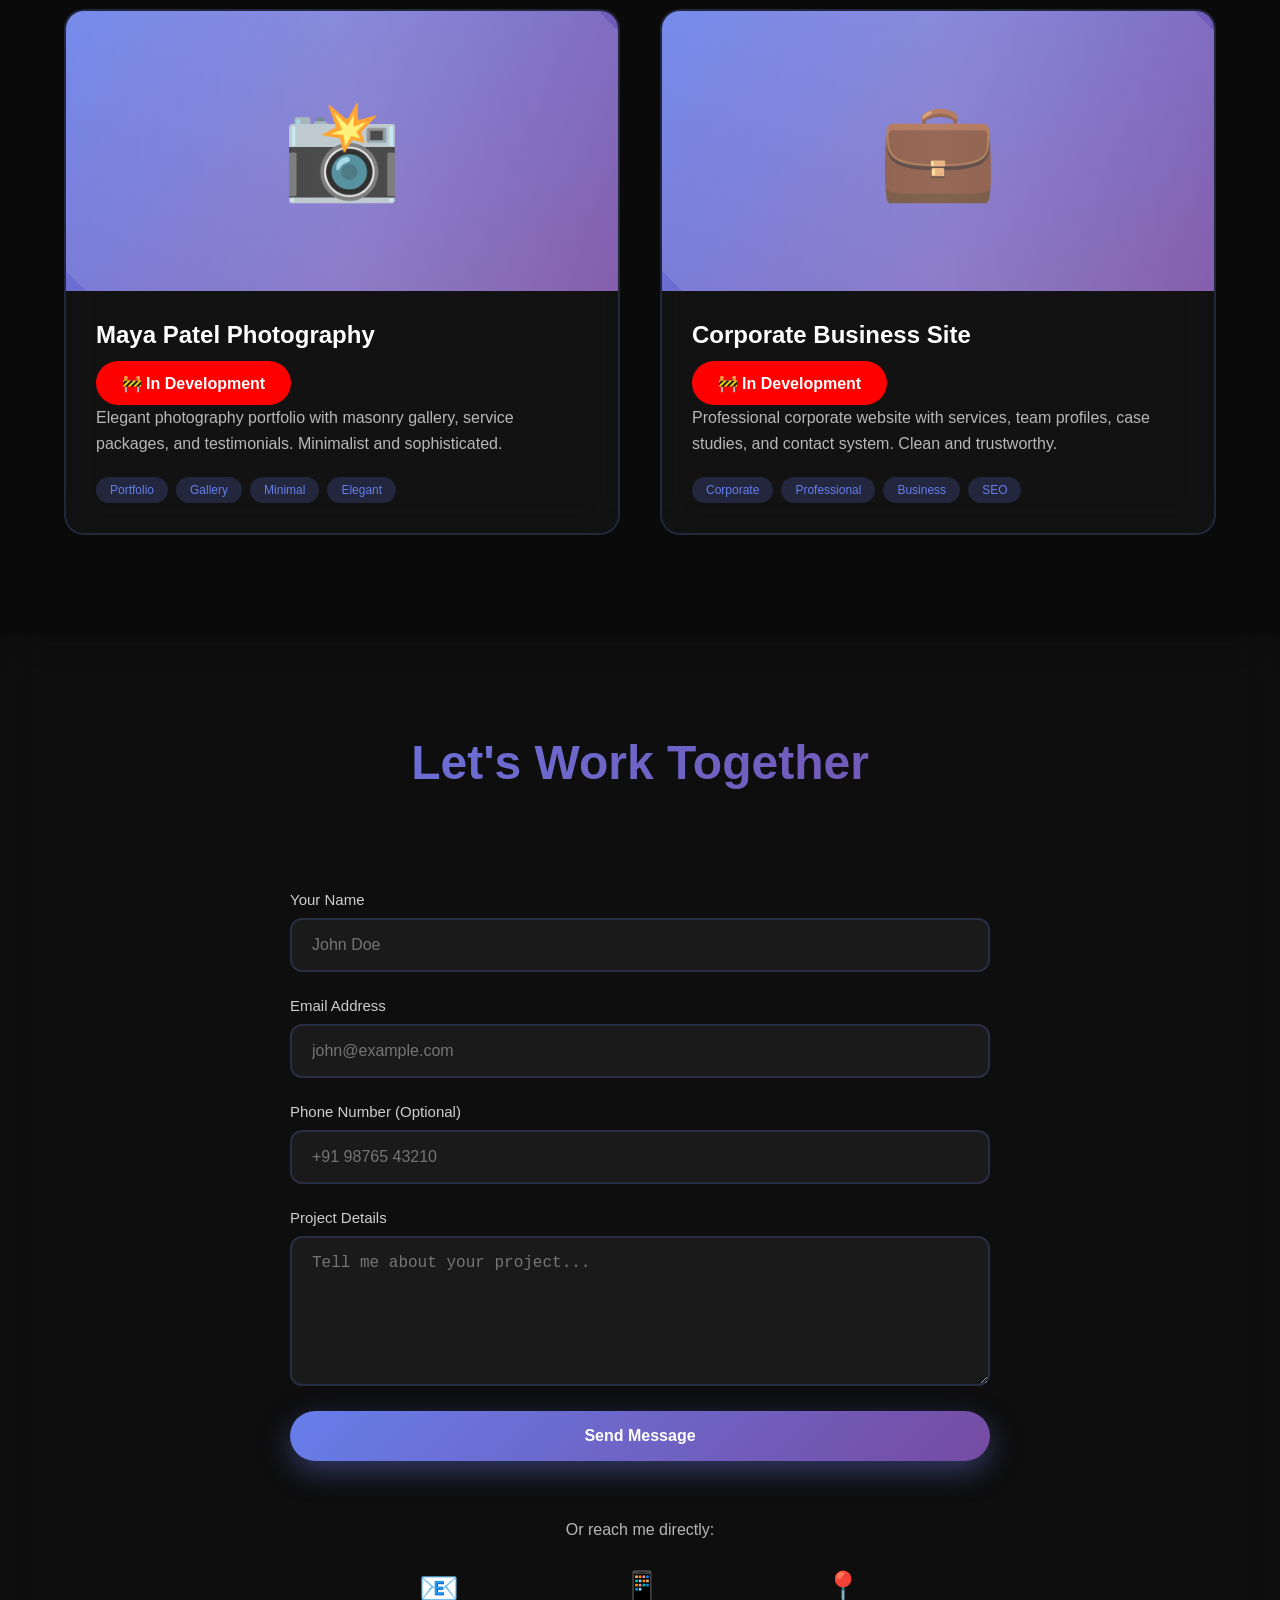
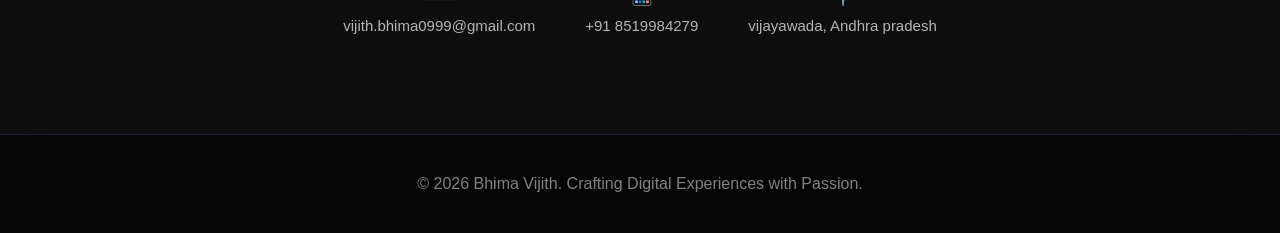
==== commit 3770ebf0: "updated live demo" ====
--- a/index.html
+++ b/index.html
@@ -103,7 +103,7 @@
       <p class="section-subtitle">Projects I'm Proud Of</p>
       <div class="portfolio-grid">
         <!-- Project-1 -->
-        <a href="https://github.com/vijith-bhima/full-stack-ai-journey/tree/main/ALL_PROJECTS/landingpage__cloudaffle" target="_blank" class="portfolio-item">
+        <a href="https://cloudaffle-demo.netlify.app/" target="_blank" class="portfolio-item">
           <div class="portfolio-image"><img class="cloudaffle-img" src="./images/Cloudaffle.png"></div>
           <div class="portfolio-content">
             <h3>CloudAffle - Responsive Blog Website</h3>
@@ -122,7 +122,7 @@
         </a>
 
         <!-- project-2 -->
-        <a href="https://github.com/vijith-bhima/full-stack-ai-journey/tree/main/ALL_PROJECTS/amazon-clone" class="portfolio-item">
+        <a href="https://amazon-clone-demoo.netlify.app/" target="_blank" class="portfolio-item">
           <div class="portfolio-image">
             <img src="./images/Amazone-clone.png">
           </div>
--- a/style.css
+++ b/style.css
@@ -519,7 +519,7 @@
     }
 
     .portfolio-content::before {
-      content: "VIEW SOURCE CODE→";
+      content: "VIEW LIVE DEMO→";
       font-size: large;
       position: absolute;
       top: 50%;
